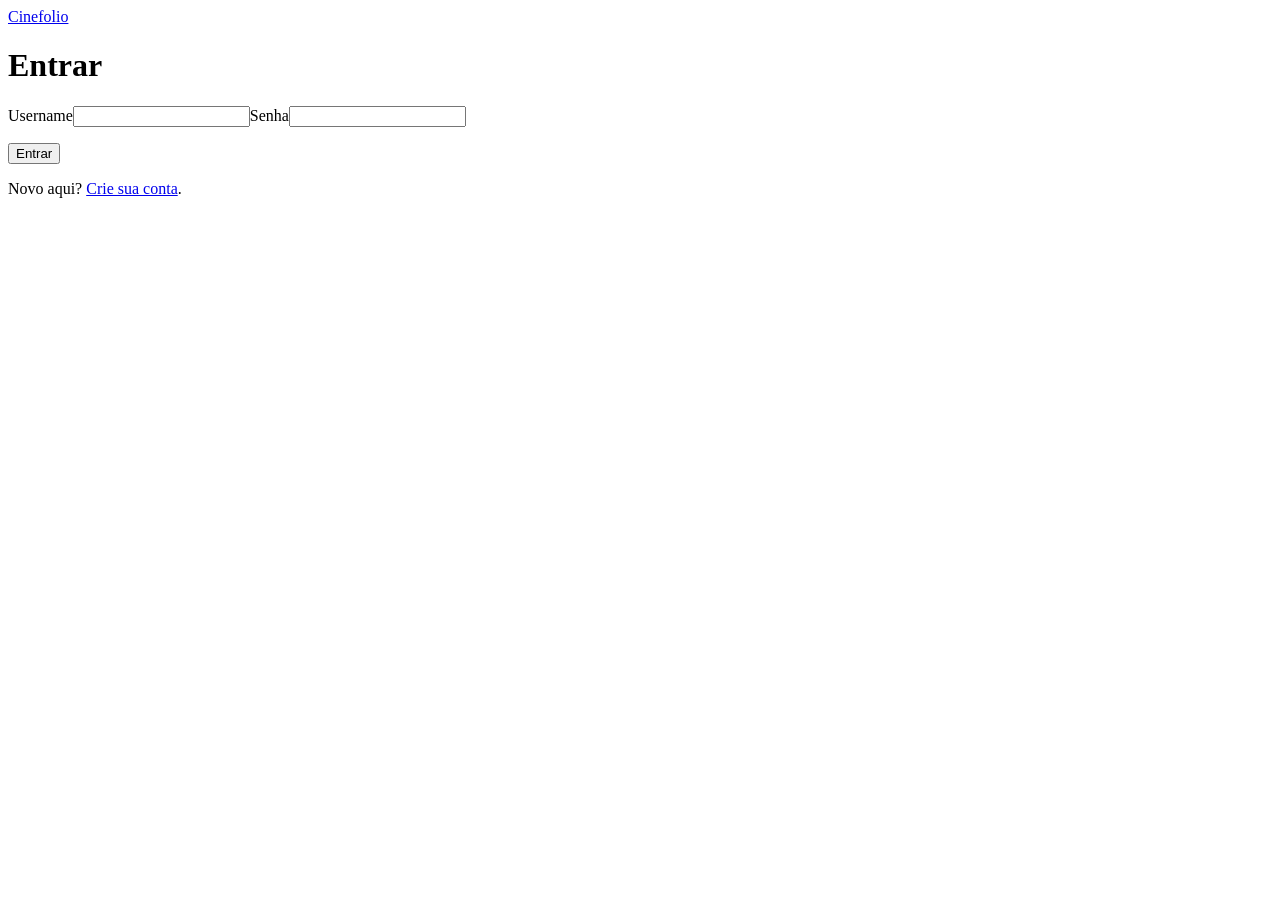
==== public/login.html @ 4ce52bc0 "feat: add Cinefolio academic MVP Provide SQLite-backed film profiles, standard-library HTTP API, TMD" ====
<!doctype html><html lang="pt-BR"><head><meta charset="utf-8"><meta name="viewport" content="width=device-width,initial-scale=1"><title>Entrar — Cinefolio</title><link href="/css/app.css" rel="stylesheet"></head><body><nav><a class="brand" href="/index.html">Cinefolio</a></nav><main class="form-page"><form id="login-form" class="panel"><h1>Entrar</h1><label>Username<input name="username" required></label><label>Senha<input type="password" name="password" required></label><p class="form-message"></p><button>Entrar</button><p>Novo aqui? <a href="/register.html">Crie sua conta</a>.</p></form></main><script src="/js/api.js"></script><script src="/js/auth.js"></script></body></html>
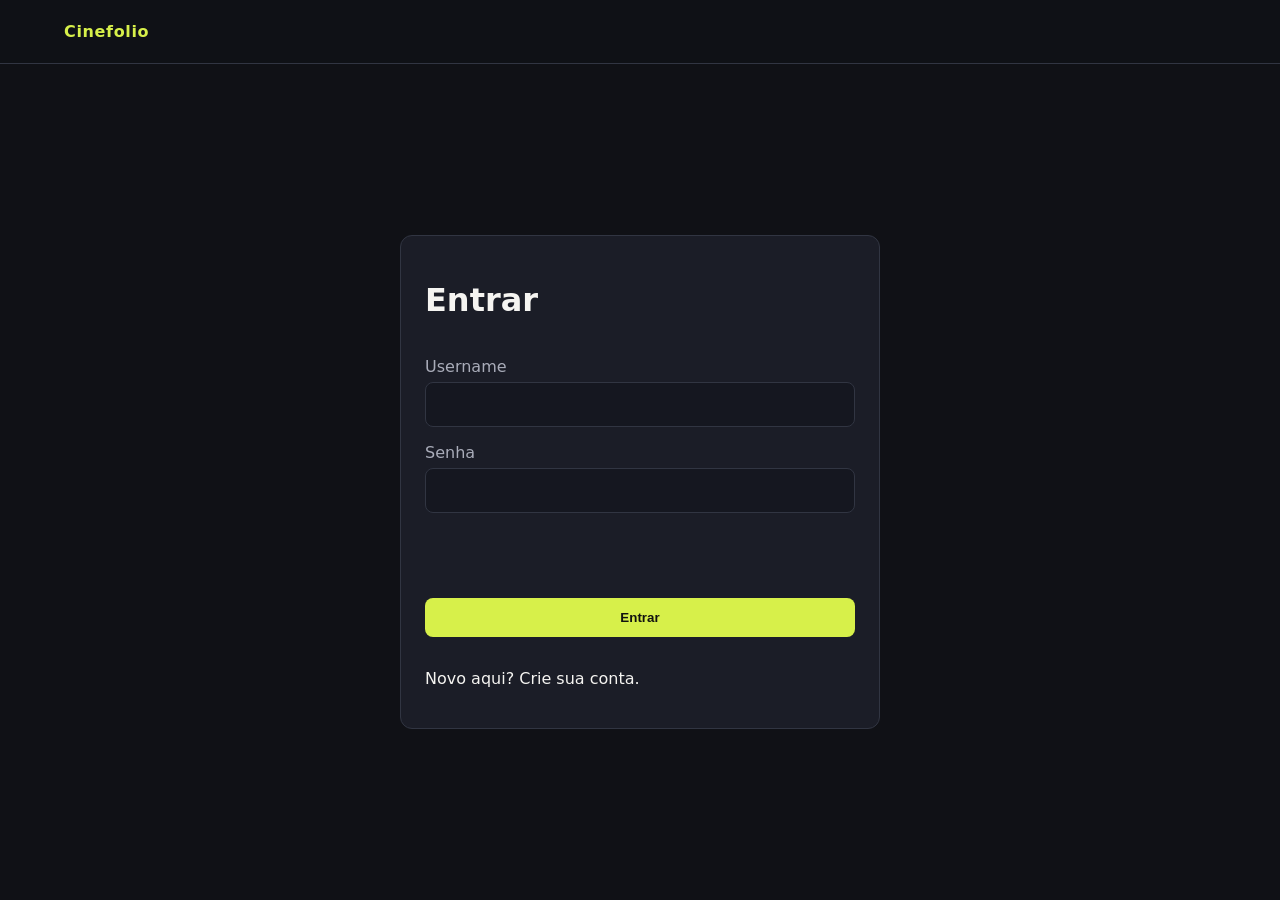
==== commit 31cfc5d8: "feat: improve client navigation and public profiles Route page navigation through shared helpers, gu" ====
--- a/public/login.html
+++ b/public/login.html
@@ -1 +1 @@
-<!doctype html><html lang="pt-BR"><head><meta charset="utf-8"><meta name="viewport" content="width=device-width,initial-scale=1"><title>Entrar — Cinefolio</title><link href="/css/app.css" rel="stylesheet"></head><body><nav><a class="brand" href="/index.html">Cinefolio</a></nav><main class="form-page"><form id="login-form" class="panel"><h1>Entrar</h1><label>Username<input name="username" required></label><label>Senha<input type="password" name="password" required></label><p class="form-message"></p><button>Entrar</button><p>Novo aqui? <a href="/register.html">Crie sua conta</a>.</p></form></main><script src="/js/api.js"></script><script src="/js/auth.js"></script></body></html>+<!doctype html><html lang="pt-BR"><head><meta charset="utf-8"><meta name="viewport" content="width=device-width,initial-scale=1"><title>Entrar — Cinefolio</title><link href="css/app.css" rel="stylesheet"></head><body><nav><a class="brand" href="index.html">Cinefolio</a></nav><main class="form-page"><form id="login-form" class="panel"><h1>Entrar</h1><label>Username<input name="username" required></label><label>Senha<input type="password" name="password" required></label><p class="form-message"></p><button>Entrar</button><p>Novo aqui? <a href="register.html">Crie sua conta</a>.</p></form></main><script src="js/api.js"></script><script src="js/auth.js"></script></body></html>
--- a/public/css/app.css
+++ b/public/css/app.css
@@ -0,0 +1 @@
+:root{--bg:#101116;--surface:#1b1d27;--line:#313542;--text:#f5f4f1;--muted:#a9acb9;--accent:#d7f04a}*{box-sizing:border-box}body{margin:0;background:var(--bg);color:var(--text);font-family:system-ui,-apple-system,BlinkMacSystemFont,"Segoe UI",sans-serif}a{color:inherit;text-decoration:none}nav{height:64px;padding:0 5vw;display:flex;justify-content:space-between;align-items:center;border-bottom:1px solid var(--line);background:#101116e8;gap:1rem}.brand{font-weight:800;letter-spacing:.04em;color:var(--accent)}nav div{display:flex;gap:1rem}.page{width:min(1120px,90vw);margin:0 auto;padding:3rem 0 5rem}.intro{padding:7vh 0 4rem}.intro h1{font-size:clamp(2.5rem,7vw,5.5rem);line-height:.98;max-width:750px;margin:.5rem 0 2rem}.eyebrow{color:var(--accent);font-weight:bold;letter-spacing:.12em;font-size:.75rem}.intro form{display:flex;max-width:580px;gap:.5rem}input,textarea,select{width:100%;background:#151720;border:1px solid var(--line);border-radius:8px;color:var(--text);padding:.75rem;font:inherit}button{border:0;border-radius:8px;background:var(--accent);color:#121310;padding:.75rem 1rem;font-weight:800;cursor:pointer}.poster-grid{display:grid;grid-template-columns:repeat(2,minmax(0,1fr));gap:1rem}.poster-card{display:grid;align-content:start;gap:.35rem;overflow:hidden}.poster-card>a{display:grid;gap:.35rem;font-weight:650}.poster-card img{width:100%;aspect-ratio:2/3;object-fit:cover;border-radius:9px;background:var(--surface);transition:transform .2s}.poster-card:hover img{transform:scale(1.025)}.poster-card small,.muted{color:var(--muted)}.movie-rating{font-size:.8rem}.review-button{justify-self:start;padding:.4rem .65rem;font-size:.75rem;background:transparent;color:var(--accent);border:1px solid var(--accent)}.form-page{min-height:calc(100vh - 64px);display:grid;place-items:center;padding:2rem}.panel{display:grid;gap:1rem;width:min(100%,480px);padding:1.5rem;background:var(--surface);border:1px solid var(--line);border-radius:12px}.panel label{display:grid;gap:.4rem;color:var(--muted)}textarea{min-height:100px;resize:vertical}.form-message,#movie-message,#settings-message{min-height:1.3rem;color:#ffb4a9}.movie-hero{min-height:440px;background-size:cover;background-position:center;border-radius:12px;overflow:hidden;position:relative}.movie-hero>div{min-height:440px;display:flex;align-items:end;gap:1.5rem;padding:1.5rem;background:linear-gradient(transparent,#101116 90%)}.detail-poster{width:145px;aspect-ratio:2/3;object-fit:cover;border-radius:9px}.movie-hero section{max-width:650px}.movie-hero h1{font-size:clamp(2rem,5vw,4rem);margin:0}.movie-form{margin:2rem auto}.profile-header{min-height:320px;background:linear-gradient(#0004,#101116),var(--surface);background-size:cover;background-position:center;border-radius:12px;display:flex;align-items:end;padding:1.5rem}.profile-info{display:flex;gap:1rem;align-items:end}.avatar{width:110px;height:110px;object-fit:cover;border-radius:50%;border:4px solid var(--bg);background:var(--surface)}.profile-info h1{margin:0}.profile-info p{margin:.25rem 0}.stats{display:flex;gap:1rem;flex-wrap:wrap;color:var(--accent);font-size:.9rem}.section{margin-top:3rem}.section h2{font-size:1.25rem}.review-dialog{width:min(560px,calc(100% - 2rem));padding:2rem;border:1px solid var(--line);border-radius:12px;background:var(--surface);color:var(--text)}.review-dialog::backdrop{background:#000a}.review-dialog h2{margin:0 2rem .5rem 0}.review-dialog #review-content{white-space:pre-wrap;line-height:1.6}.dialog-close{position:absolute;top:1rem;right:1rem;background:transparent;color:var(--text);font-size:1.5rem;padding:.15rem .5rem}.d-none{display:none}.danger{background:#d75b57;color:white}.check{display:flex!important;align-items:center;gap:.5rem}.check input{width:auto}@media(min-width:600px){.poster-grid{grid-template-columns:repeat(4,minmax(0,1fr))}}@media(min-width:1000px){.poster-grid{grid-template-columns:repeat(6,minmax(0,1fr))}}@media(max-width:520px){.movie-hero>div{align-items:center}.detail-poster{width:110px}.profile-info{align-items:center}.avatar{width:78px;height:78px}.profile-header{padding:1rem}.intro form{flex-direction:column}}
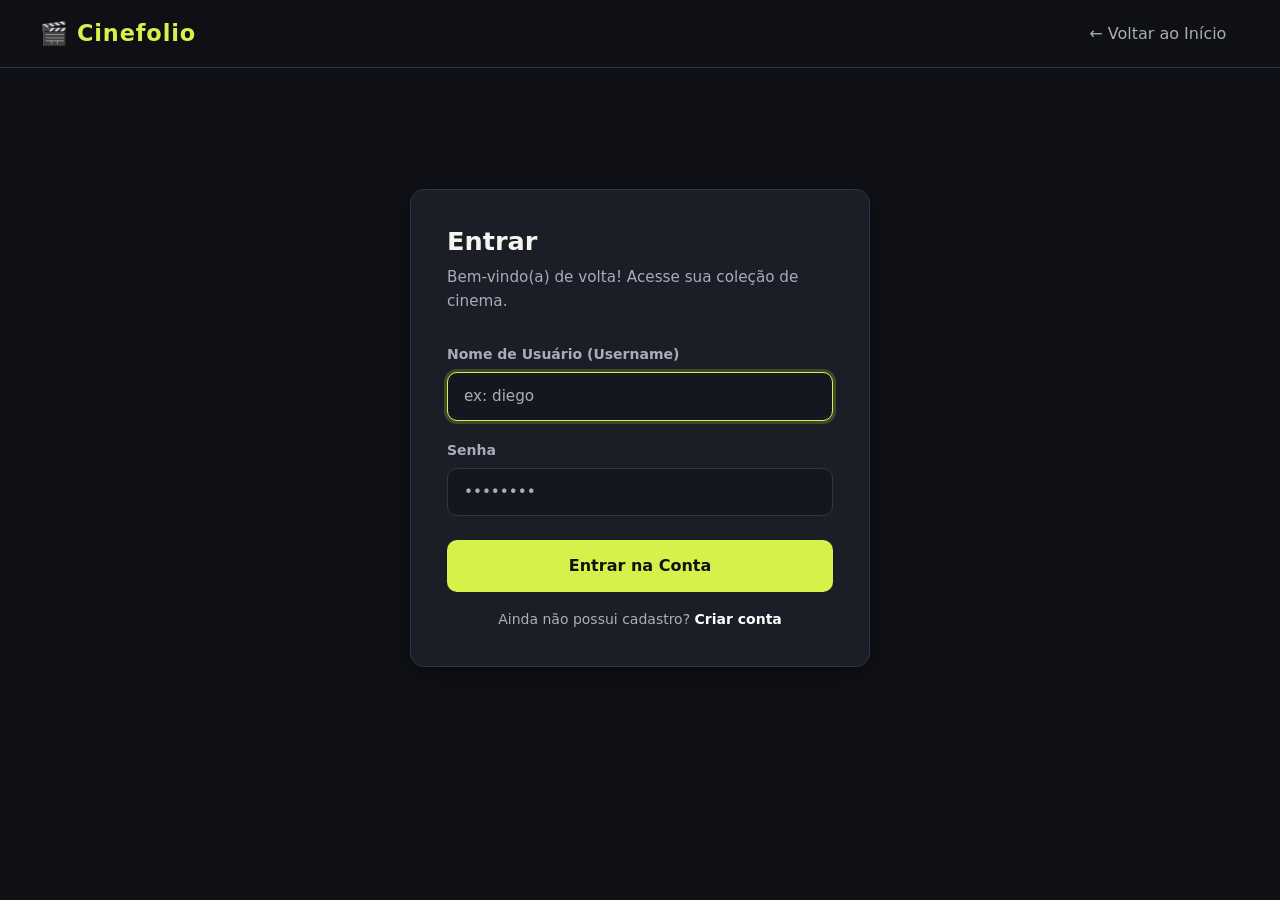
==== commit b40c4b44: "refactor" ====
--- a/public/login.html
+++ b/public/login.html
@@ -1 +1,84 @@
-<!doctype html><html lang="pt-BR"><head><meta charset="utf-8"><meta name="viewport" content="width=device-width,initial-scale=1"><title>Entrar — Cinefolio</title><link href="css/app.css" rel="stylesheet"></head><body><nav><a class="brand" href="index.html">Cinefolio</a></nav><main class="form-page"><form id="login-form" class="panel"><h1>Entrar</h1><label>Username<input name="username" required></label><label>Senha<input type="password" name="password" required></label><p class="form-message"></p><button>Entrar</button><p>Novo aqui? <a href="register.html">Crie sua conta</a>.</p></form></main><script src="js/api.js"></script><script src="js/auth.js"></script></body></html>+<!doctype html>
+<html lang="pt-BR" data-bs-theme="dark">
+<head>
+  <meta charset="utf-8">
+  <meta name="viewport" content="width=device-width, initial-scale=1">
+  <title>Entrar — Cinefolio</title>
+  <meta name="description" content="Acesse sua conta no Cinefolio e gerencie seus filmes catalogados.">
+
+  <!-- Bootstrap 5 CSS -->
+  <link href="https://cdn.jsdelivr.net/npm/bootstrap@5.3.3/dist/css/bootstrap.min.css" rel="stylesheet">
+  <!-- Estilos Customizados -->
+  <link href="css/app.css" rel="stylesheet">
+</head>
+<body>
+  <!-- Barra de Navegação -->
+  <header>
+    <nav class="navbar site-navbar">
+      <div class="container-fluid px-lg-4">
+        <a class="navbar-brand" href="index.html">
+          <span>🎬</span> Cinefolio
+        </a>
+        <div>
+          <a class="nav-link text-muted" href="index.html">← Voltar ao Início</a>
+        </div>
+      </div>
+    </nav>
+  </header>
+
+  <!-- Conteúdo Principal -->
+  <div class="main-wrapper">
+    <main class="form-center-page">
+      <div class="panel-card">
+        <h1 class="panel-title">Entrar</h1>
+        <p class="panel-subtitle">Bem-vindo(a) de volta! Acesse sua coleção de cinema.</p>
+
+        <form id="login-form" novalidate>
+          <div class="mb-3">
+            <label for="input-username" class="form-label">Nome de Usuário (Username)</label>
+            <input
+              type="text"
+              id="input-username"
+              name="username"
+              class="form-control"
+              placeholder="ex: diego"
+              required
+              autocomplete="username"
+              autofocus
+            >
+          </div>
+
+          <div class="mb-3">
+            <label for="input-password" class="form-label">Senha</label>
+            <input
+              type="password"
+              id="input-password"
+              name="password"
+              class="form-control"
+              placeholder="••••••••"
+              required
+              autocomplete="current-password"
+            >
+          </div>
+
+          <div class="form-message alert d-none" role="alert"></div>
+
+          <button type="submit" class="btn btn-accent w-100 mt-2">
+            Entrar na Conta
+          </button>
+
+          <p class="text-center text-muted mt-3 mb-0 small">
+            Ainda não possui cadastro?
+            <a href="register.html" class="text-white fw-bold">Criar conta</a>
+          </p>
+        </form>
+      </div>
+    </main>
+  </div>
+
+  <!-- Scripts -->
+  <script src="https://cdn.jsdelivr.net/npm/bootstrap@5.3.3/dist/js/bootstrap.bundle.min.js"></script>
+  <script src="js/api.js"></script>
+  <script src="js/auth.js"></script>
+</body>
+</html>
